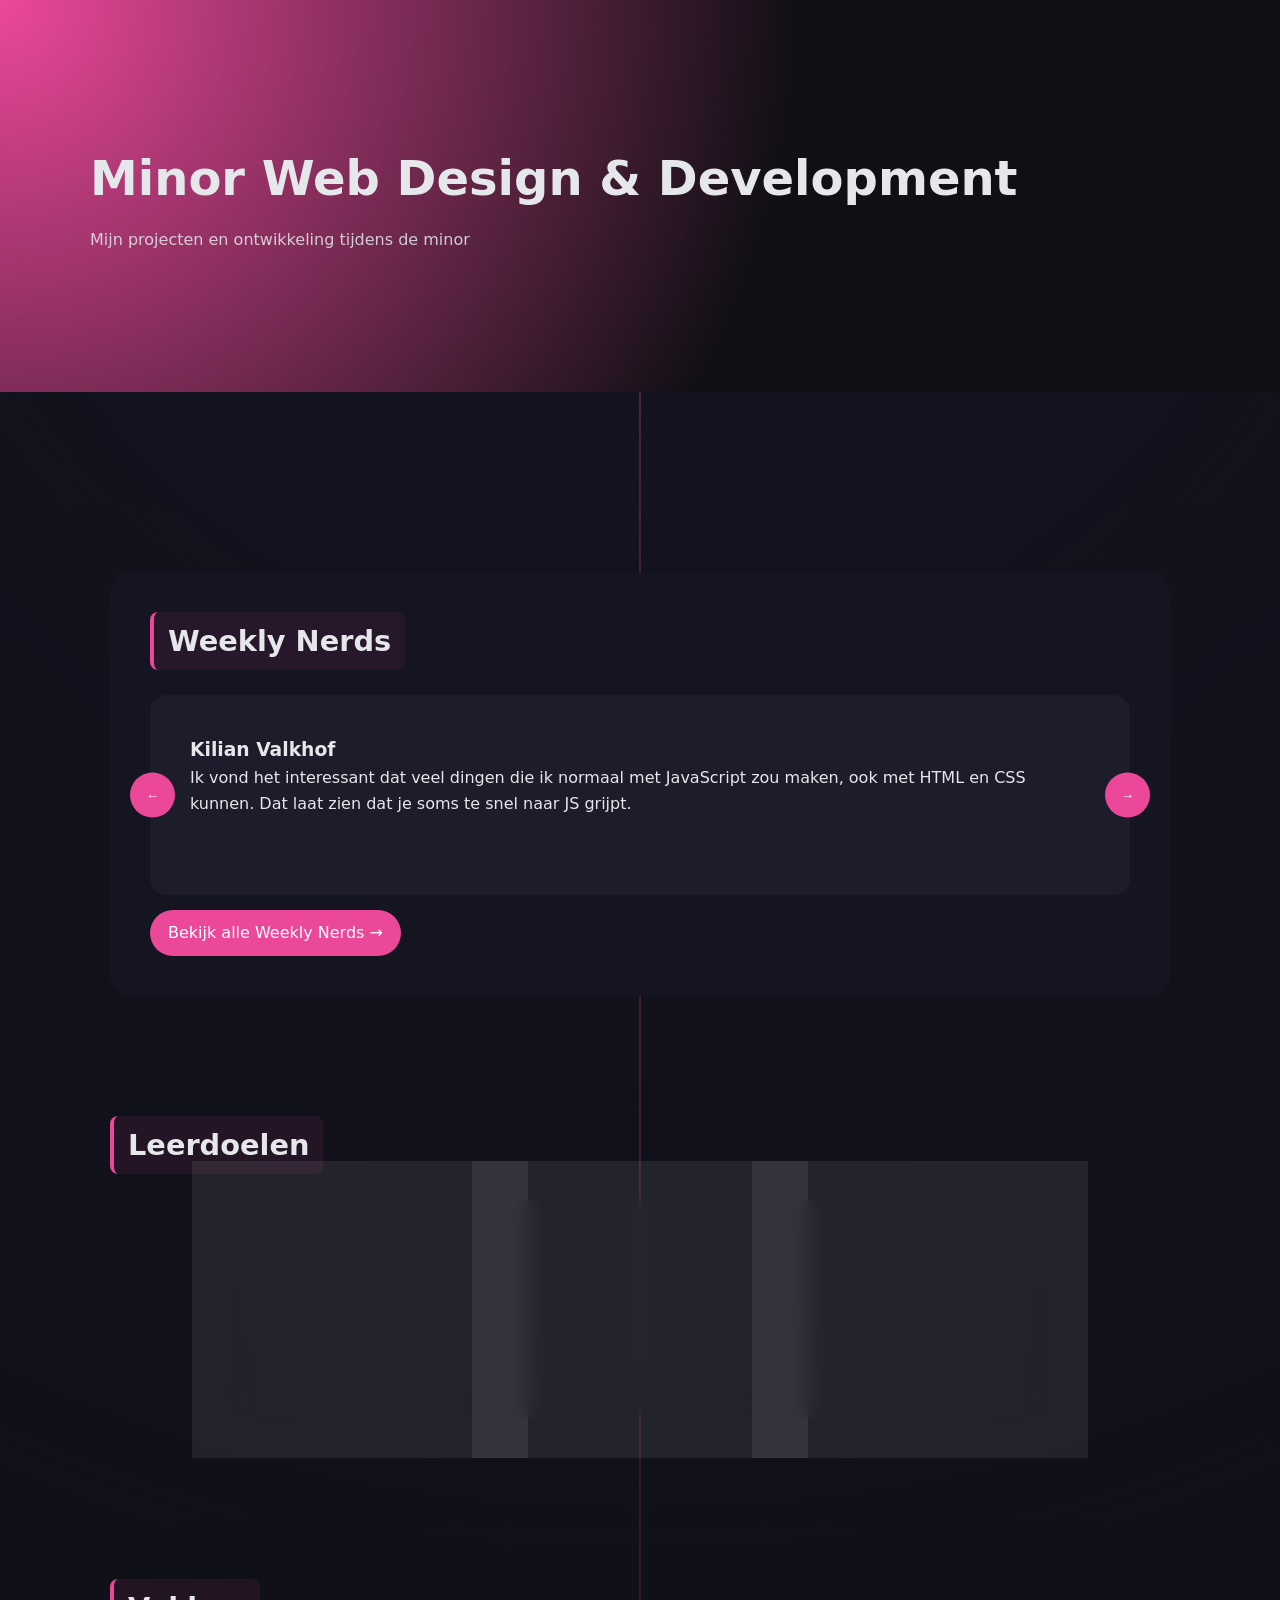
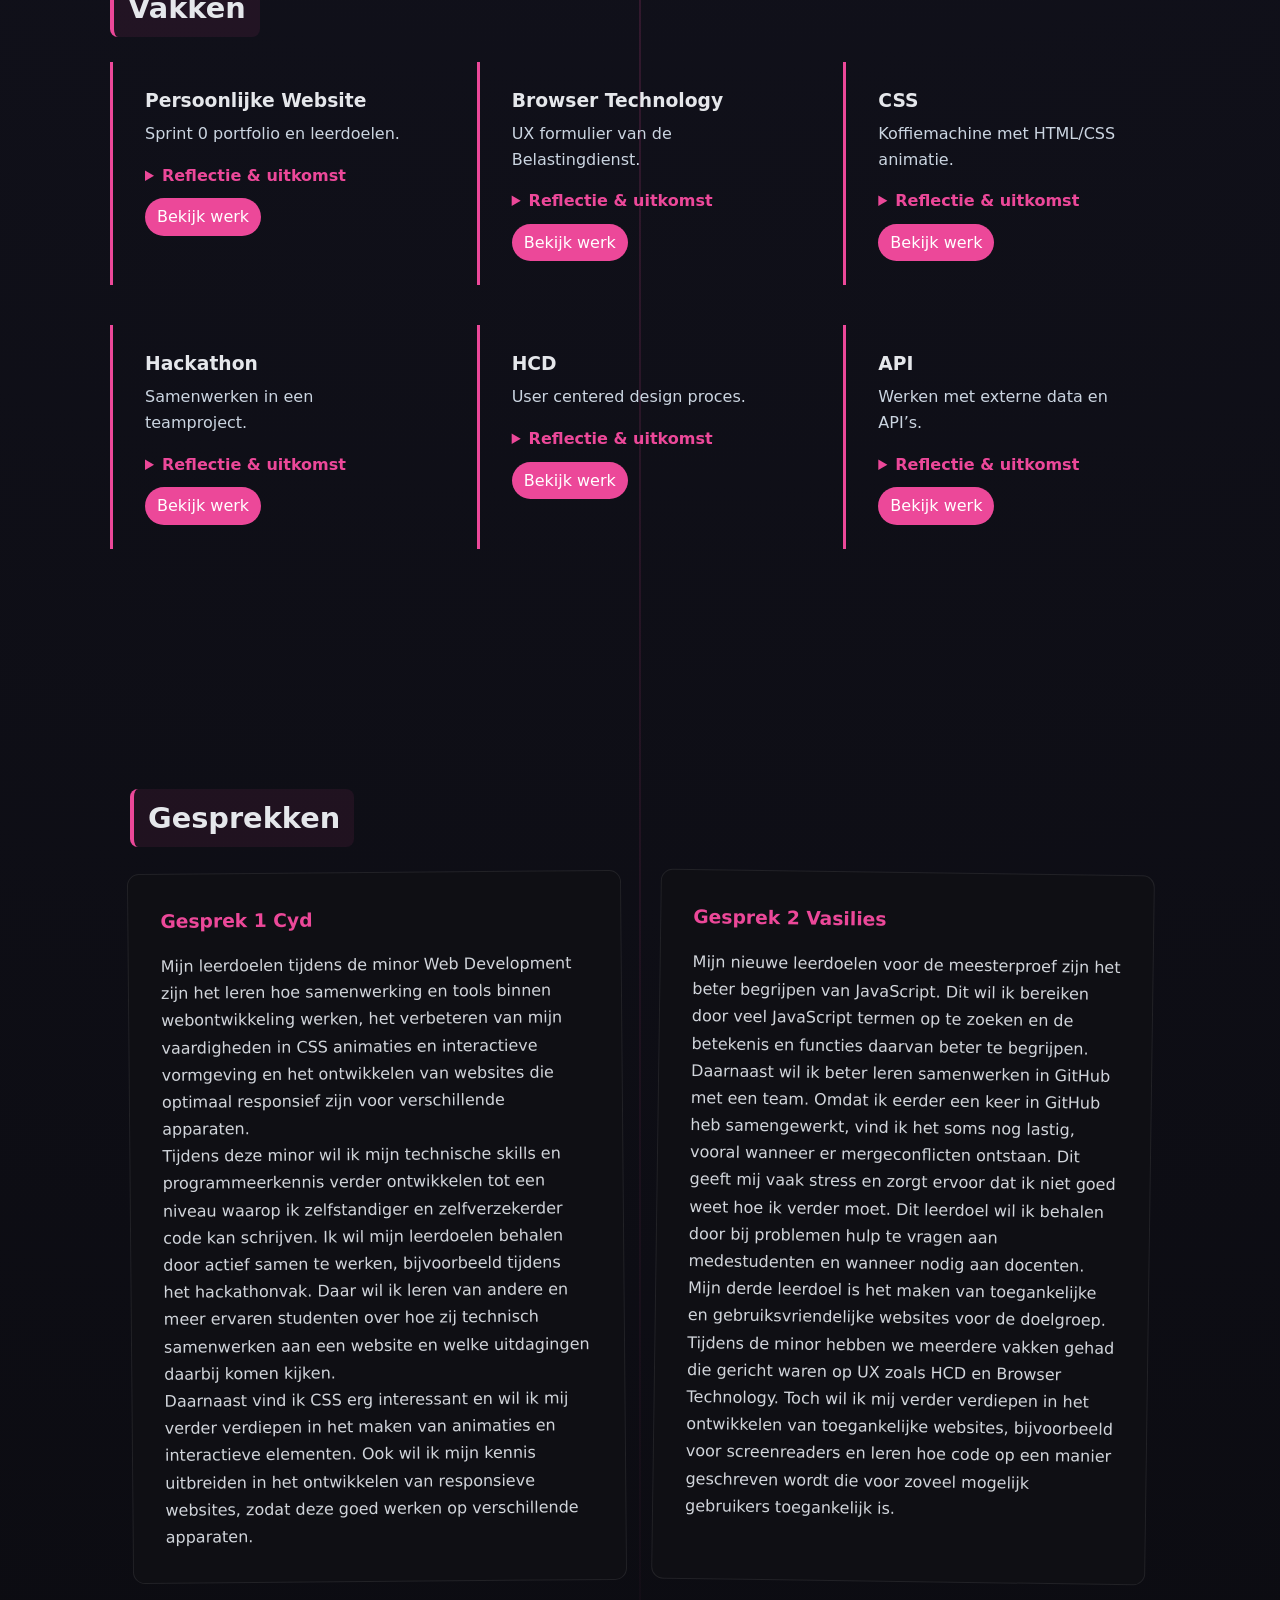
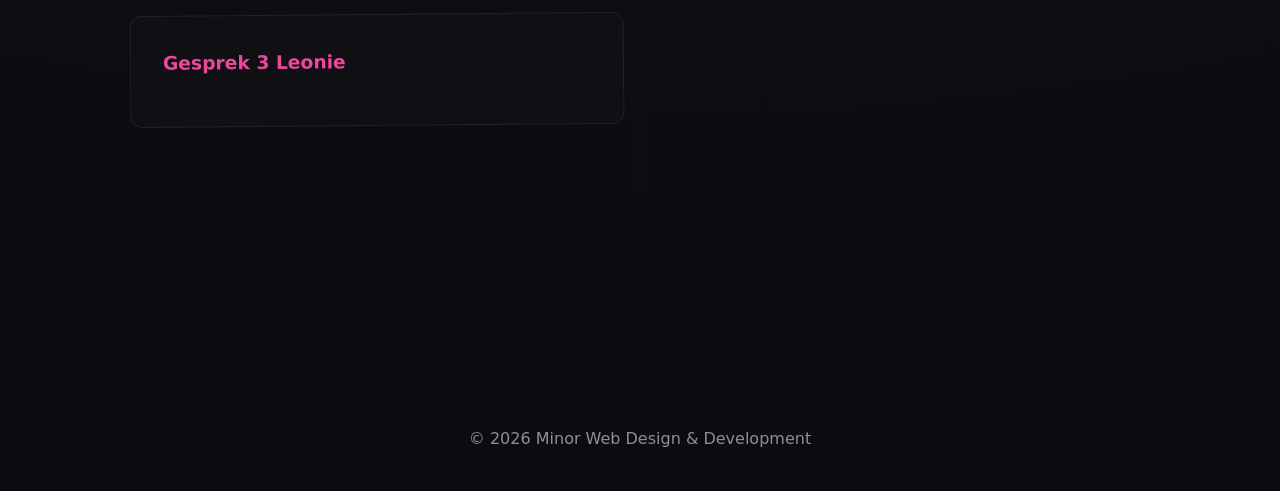
==== index.html @ a2fa731a "Add files via upload" ====
<!DOCTYPE html>
<html lang="nl">

<head>
    <meta charset="UTF-8">
    <meta name="author" content="Aya Alnabelsi">
    <meta name="viewport" content="width=device-width, initial-scale=1.0">
    <title>Meesterschap Blog</title>
    <link href="style.css" rel="stylesheet">
</head>

<body>

    <header class="hero">
        <div class="hero-content">
            <h1>Minor Web Design & Development</h1>
            <p>Mijn projecten en ontwikkeling tijdens de minor</p>
        </div>
    </header>

    <main class="story">
        <div class="timeline-line"></div>

        <!-- WEEKLY NERDS -->
        <section class="story-section gastsprekers">

            <h2>Weekly Nerds</h2>

            <div class="slider">

                <button class="nav prev" id="prev">←</button>

                <div class="slide">
                    <h3>Kilian Valkhof</h3>
                    <p>Ik vond het interessant dat veel dingen die ik normaal met JavaScript zou maken, ook met HTML en
                        CSS kunnen. Dat laat zien dat je soms te snel naar JS grijpt.</p>
                </div>

                <div class="slide">
                    <h3>Peter Paul Koch</h3>
                    <p>Ik vond het vooral interessant om te leren hoe browsers achter de schermen werken, daardoor snap
                        ik beter waarom sommige websites langzaam laden.</p>
                </div>

                <div class="slide">
                    <h3>Nils Binder</h3>
                    <p>Ik vond het interessant om te zien hoe belangrijk UX is bij grote projecten en hoeveel invloed
                        kleine details hebben op de ervaring van de gebruiker.</p>
                </div>

                <div class="slide">
                    <h3>Rijk van Zanten</h3>
                    <p>Ik vond het interessant hoe hij zijn hobby heeft omgezet in werk. Dat motiveerde mij omdat je zo
                        meer plezier uit je werk kunt halen.</p>
                </div>

                <div class="slide">
                    <h3>Robbert Broersma</h3>
                    <p>Dit vond ik handig omdat ik zelf ook veel met formulieren werk en nu beter weet hoe ik ze
                        gebruiksvriendelijk kan maken.</p>
                </div>

                <div class="slide">
                    <h3>Rosa Schuurmans</h3>
                    <p>Ik vond haar manier van denken interessant, eerst kijken hoe je iets zelf kunt oplossen.</p>
                </div>

                <div class="slide">
                    <h3>Johan Huijkman</h3>
                    <p>Dit liet mij inzien dat toegankelijkheid veel verder gaat dan alleen de WCAG-regels volgen.</p>
                </div>

                <div class="slide">
                    <h3>Hans de Zwart</h3>
                    <p>Ik vond het interessant om te leren hoeveel macht data eigenlijk geeft en hoe belangrijk het is
                        om voorzichtig te zijn met persoonlijke informatie.</p>
                </div>

                <div class="slide">
                    <h3>Q42</h3>
                    <p>Ik vond het interessant om te zien hoe groot het verschil is tussen werken voor kleine en grote
                        klanten.</p>
                </div>

                <div class="slide">
                    <h3>De Voorhoede</h3>
                    <p>Ik vond vooral het onderwerp offline first interessant, omdat ik daar nog nooit eerder echt over
                        had nagedacht.</p>
                </div>

                <button class="nav next" id="next">→</button>

            </div>

            <div class="weekly-btn">
                <a href="weeklynerds.html">Bekijk alle Weekly Nerds →</a>
            </div>

        </section>

        <!-- LEERDOELEN -->
        <section class="story-section leerdoelen-section">

            <h2>Leerdoelen</h2>

            <div class="container">

                <div class="card">
                    <div class="card-inner">
                        <div class="card-front">
                            <h3>JavaScript</h3>
                            <p>Interactie en dynamische features</p>
                        </div>
                        <div class="card-back">
                            <h3>Doel</h3>
                            <p>JavaScript beter begrijpen en gebruiken om interactieve functies te maken.</p>

                            <h3>Aanpak</h3>
                            <p>Veel oefenen met kleine projecten en stap voor stap leren.</p>
                        </div>
                    </div>
                </div>

                <div class="card">
                    <div class="card-inner">
                        <div class="card-front">
                            <h3>GitHub</h3>
                            <p>Samenwerken & versiebeheer</p>
                        </div>
                        <div class="card-back">
                            <h3>Doel</h3>
                            <p>Beter leren samenwerken en omgaan met GitHub.</p>

                            <h3>Aanpak</h3>
                            <p>Meer samenwerken en hulp vragen bij problemen.</p>
                        </div>
                    </div>
                </div>

                <div class="card">
                    <div class="card-inner">
                        <div class="card-front">
                            <h3>Toegankelijkheid</h3>
                            <p>UX & gebruiksvriendelijke websites</p>
                        </div>
                        <div class="card-back">
                            <h3>Doel</h3>
                            <p>Websites maken die voor iedereen goed te gebruiken zijn.</p>

                            <h3>Aanpak</h3>
                            <p>Leren over UX, screenreaders en duidelijke HTML gebruiken.</p>
                        </div>
                    </div>
                </div>

            </div>

        </section>

        <!-- VAKKEN -->
        <section class="story-section vakken">

            <h2>Vakken</h2>

            <div class="subject-grid">

                <div class="subject-box">
                    <h3>Persoonlijke Website</h3>
                    <p>Sprint 0 portfolio en leerdoelen.</p>

                    <details>
                        <summary>Reflectie & uitkomst</summary>
                        <p><strong>Wat heb ik gedaan:</strong> Portfolio opgezet met HTML en CSS.</p>
                        <p><strong>Reflectie:</strong> Ik heb geleerd hoe belangrijk structuur is in een website.</p>
                        <p><strong>Uitkomst:</strong> Ik kan nu zelfstandig een basis website bouwen en uitbreiden.</p>
                    </details>

                    <a href="https://ayaalnabelsi.github.io/Persoonlijke-website/">Bekijk werk</a>
                </div>

                <div class="subject-box">
                    <h3>Browser Technology</h3>
                    <p>UX formulier van de Belastingdienst.</p>

                    <details>
                        <summary>Reflectie & uitkomst</summary>
                        <p><strong>Wat heb ik gedaan:</strong> UX verbeteringen toegepast op een formulier.</p>
                        <p><strong>Reflectie:</strong> Ik heb geleerd om meer vanuit de gebruiker te denken.</p>
                        <p><strong>Uitkomst:</strong> Ik begrijp nu beter hoe kleine UX aanpassingen veel effect hebben.
                        </p>
                    </details>

                    <a href="https://ayaalnabelsi.github.io/BelastingsdienstForm/">Bekijk werk</a>
                </div>

                <div class="subject-box">
                    <h3>CSS </h3>
                    <p>Koffiemachine met HTML/CSS animatie.</p>

                    <details>
                        <summary>Reflectie & uitkomst</summary>
                        <p><strong>Wat heb ik gedaan:</strong> Interactieve koffiemachine gemaakt met CSS animaties.</p>
                        <p><strong>Reflectie:</strong> Ik heb geleerd over CSS functies en hoe animaties werken.</p>
                        <p><strong>Uitkomst:</strong> Ik kan nu simpele interactieve animaties bouwen.</p>
                    </details>

                    <a href="https://ayaalnabelsi.github.io/ControlPanel/">Bekijk werk</a>
                </div>

                <div class="subject-box">
                    <h3>Hackathon</h3>
                    <p>Samenwerken in een teamproject.</p>

                    <details>
                        <summary>Reflectie & uitkomst</summary>
                        <p><strong>Wat heb ik gedaan:</strong> Samen gewerkt aan een teamproject via GitHub.</p>
                        <p><strong>Reflectie:</strong> Mergeconflicten waren lastig maar leerzaam.</p>
                        <p><strong>Uitkomst:</strong> Ik kan nu beter samenwerken in GitHup.</p>
                    </details>

                    <a href="https://jooosty.github.io/Space-Potatoes/">Bekijk werk</a>
                </div>

                <div class="subject-box">
                    <h3>HCD</h3>
                    <p>User centered design proces.</p>

                    <details>
                        <summary>Reflectie & uitkomst</summary>
                        <p><strong>Wat heb ik gedaan:</strong> Onderzoek en ontwerpen gemaakt.</p>
                        <p><strong>Reflectie:</strong> Ik denk nu meer vanuit de gebruiker.</p>
                        <p><strong>Uitkomst:</strong> Betere UX skills ontwikkeld.</p>
                    </details>

                    <a href="https://ayaalnabelsi.github.io/HCD/">Bekijk werk</a>
                </div>

                <div class="subject-box">
                    <h3>API</h3>
                    <p>Werken met externe data en API’s.</p>

                    <details>
                        <summary>Reflectie & uitkomst</summary>
                        <p><strong>Wat heb ik gedaan:</strong> API data opgehaald en verwerkt.</p>
                        <p><strong>Reflectie:</strong> Ik begrijp nu API’s beter.</p>
                        <p><strong>Uitkomst:</strong> Ik kan externe data gebruiken.</p>
                    </details>

                    <a href="https://coffeemapastro.onrender.com">Bekijk werk</a>
                </div>

            </div>

        </section>

        <!-- GESPREKKEN -->
        <section class="story-section Gesprekken">

            <h2>Gesprekken</h2>

            <div class="container">

                <div class="kaart">
                    <h3>Gesprek 1 Cyd</h3>
                    <p>
                        Mijn leerdoelen tijdens de minor Web Development zijn het leren hoe samenwerking en tools binnen
                        webontwikkeling werken, het verbeteren van mijn vaardigheden in CSS animaties en interactieve
                        vormgeving en het ontwikkelen van websites die optimaal responsief zijn voor verschillende
                        apparaten.
                    </p>

                    <p>
                        Tijdens deze minor wil ik mijn technische skills en programmeerkennis verder ontwikkelen tot een
                        niveau waarop ik zelfstandiger en zelfverzekerder code kan schrijven. Ik wil mijn leerdoelen
                        behalen door actief samen te werken, bijvoorbeeld tijdens het hackathonvak. Daar wil ik leren
                        van andere en meer ervaren studenten over hoe zij technisch samenwerken aan een website en welke
                        uitdagingen daarbij komen kijken.
                    </p>

                    <p>
                        Daarnaast vind ik CSS erg interessant en wil ik mij verder verdiepen in het maken van animaties
                        en interactieve elementen. Ook wil ik mijn kennis uitbreiden in het ontwikkelen van responsieve
                        websites, zodat deze goed werken op verschillende apparaten.
                    </p>
                </div>

                <div class="kaart">
                    <h3>Gesprek 2 Vasilies</h3>
                    <p>
                        Mijn nieuwe leerdoelen voor de meesterproef zijn het beter begrijpen van JavaScript. Dit wil ik
                        bereiken door veel JavaScript termen op te zoeken en de
                        betekenis en functies daarvan beter te begrijpen.
                    </p>

                    <p>
                        Daarnaast wil ik beter leren samenwerken in GitHub met een team. Omdat ik eerder een keer in
                        GitHub heb samengewerkt, vind ik het soms nog lastig, vooral wanneer er mergeconflicten
                        ontstaan.
                        Dit geeft mij vaak stress en zorgt ervoor dat ik niet goed weet hoe ik verder moet. Dit leerdoel
                        wil
                        ik behalen door bij problemen hulp te vragen aan medestudenten en wanneer nodig aan docenten.
                    </p>
                    <p>
                        Mijn derde leerdoel is het maken van toegankelijke en gebruiksvriendelijke websites voor de
                        doelgroep. Tijdens de minor hebben we meerdere vakken gehad die gericht waren op UX zoals HCD en
                        Browser Technology. Toch wil ik mij verder verdiepen in het ontwikkelen van toegankelijke
                        websites,
                        bijvoorbeeld voor screenreaders en leren hoe code op een manier geschreven wordt die voor zoveel
                        mogelijk gebruikers toegankelijk is.
                    </p>
                </div>

                <div class="kaart">
                    <h3>Gesprek 3 Leonie</h3>
                    <p></p>
                </div>

            </div>

        </section>

    </main>

    <footer>
        <p>© 2026 Minor Web Design & Development</p>
    </footer>

    <script src="script.js"></script>
</body>

</html>
---- style.css ----
* {
    margin: 0;
    padding: 0;
    box-sizing: border-box;
}


body {
    font-family: system-ui, sans-serif;
    background: radial-gradient(circle at top, #141421, #0b0b10);
    color: #e5e7eb;
    line-height: 1.6;
}


.hero {
    background: radial-gradient(circle at top left, #ec4899, #0f0f14 60%);
    padding: 140px 20px;
}

.hero-content {
    max-width: 1100px;
    margin: auto;
}

.hero h1 {
    font-size: 3rem;
}

.hero p {
    opacity: 0.85;
    margin-top: 10px;
}


.story {
    position: relative;
    max-width: 1100px;
    margin: auto;
    padding: 60px 20px;
}


.timeline-line {
    position: absolute;
    left: 50%;
    top: 0;
    width: 2px;
    height: 100%;
    background: linear-gradient(#ec4899, transparent);
    transform: translateX(-50%);
    opacity: 0.25;
}

.story-section {
    position: relative;
    margin: 120px 0;
}


h2 {
    display: inline-block;
    padding: 6px 14px;
    border-left: 4px solid #ec4899;
    background: rgba(236, 72, 153, 0.08);
    border-radius: 8px;
    margin-bottom: 25px;
    font-size: 1.8rem;
}

/* WEEKLY NERDS */
.gastsprekers {
    background: #151521;
    padding: 40px;
    border-radius: 20px;
}

.slider {
    position: relative;
    padding: 40px;
    background: #1c1c2a;
    border-radius: 16px;
    min-height: 200px;
}

.slide {
    display: none;
}

.slide.active {
    display: block;
}

.nav {
    position: absolute;
    top: 50%;
    transform: translateY(-50%);
    width: 45px;
    height: 45px;
    border-radius: 50%;
    border: none;
    background: #ec4899;
    color: white;
    cursor: pointer;
}

.nav.prev { left: -20px; }
.nav.next { right: -20px; }

.weekly-btn a {
    display: inline-block;
    margin-top: 15px;
    padding: 10px 18px;
    background: #ec4899;
    color: white;
    text-decoration: none;
    border-radius: 999px;
}

/* LEERDOELEN */
.leerdoelen-section .container {
    display: flex;
    justify-content: center;
    gap: 20px;
    flex-wrap: wrap;
}

.leerdoelen-section .card {
    width: 260px;
    height: 220px;
    perspective: 1000px;
}

.leerdoelen-section .card-inner {
    position: relative;
    width: 100%;
    height: 100%;
    transition: transform 0.7s;
    transform-style: preserve-3d;
}

.leerdoelen-section .card:hover .card-inner {
    transform: rotateY(180deg) scale(1.03);
}

.leerdoelen-section .card-front,
.leerdoelen-section .card-back {
    position: absolute;
    width: 100%;
    height: 100%;
    padding: 20px;
    border-radius: 14px;
    backface-visibility: hidden;
    display: flex;
    flex-direction: column;
    justify-content: center;
}

.leerdoelen-section .card-front {
    background: #ffffff14;
    backdrop-filter: blur(10px);
    border: 1px solid #ec48994d;
    color: white;
    box-shadow: 0 0 25px #ec489926;
}

.leerdoelen-section .card-back {
    background: linear-gradient(135deg, #ec4899, #7c3aed);
    color: white;
    transform: rotateY(180deg);
    box-shadow: 0 0 35px #ec489966;
}

/* VAKKEN */
.vakken {
    text-align: left;
    padding: 40px 0;
}

.subject-grid {
    display: grid;
    grid-template-columns: repeat(auto-fit, minmax(300px, 1fr));
    gap: 2.5rem;
}

.subject-box {
    background: none;
    border-left: 3px solid #ec4899;
    padding: 1.5rem 1.5rem 1.5rem 2rem;
    transition: transform 0.3s ease;
}

.subject-box:hover {
    transform: translateX(6px);
}

.subject-box h3 {
    margin-bottom: 5px;
}

.subject-box p {
    color: #cbd5e1;
    margin-bottom: 1rem;
}

.subject-box details {
    background: transparent;
    border: none;
    padding: 0;
    margin-top: 1rem;
    color: #94a3b8;
}

.subject-box summary {
    cursor: pointer;
    color: #ec4899;
    font-weight: 600;
}

.subject-box a {
    display: inline-block;
    margin-top: 10px;
    color: white;
    background: #ec4899;
    padding: 6px 12px;
    border-radius: 999px;
    text-decoration: none;
}

/* GESPREKKEN */
.Gesprekken {
    padding: 80px 20px;
}

.Gesprekken .container {
    display: grid;
    grid-template-columns: repeat(auto-fit, minmax(320px, 1fr));
    gap: 2rem;
}

.kaart {
    background: #0f0f14;
    border: 1px solid rgba(255,255,255,0.08);
    border-radius: 12px;
    padding: 2rem;
    position: relative;
    transform: rotate(-0.5deg);
    transition: transform 0.3s ease;
}

.kaart:nth-child(even) {
    transform: rotate(0.8deg);
}

.kaart:hover {
    transform: rotate(0deg) scale(1.02);
}

.kaart h3 {
    color: #ec4899;
    margin-bottom: 1rem;
}

.kaart p {
    color: #d1d5db;
    line-height: 1.7;
}

footer {
    text-align: center;
    padding: 40px;
    opacity: 0.6;
}

@media (max-width: 768px) {
    .hero h1 {
        font-size: 2.2rem;
    }

    .timeline-line {
        left: 10px;
    }

    .story-section {
        margin: 80px 0;
    }
}
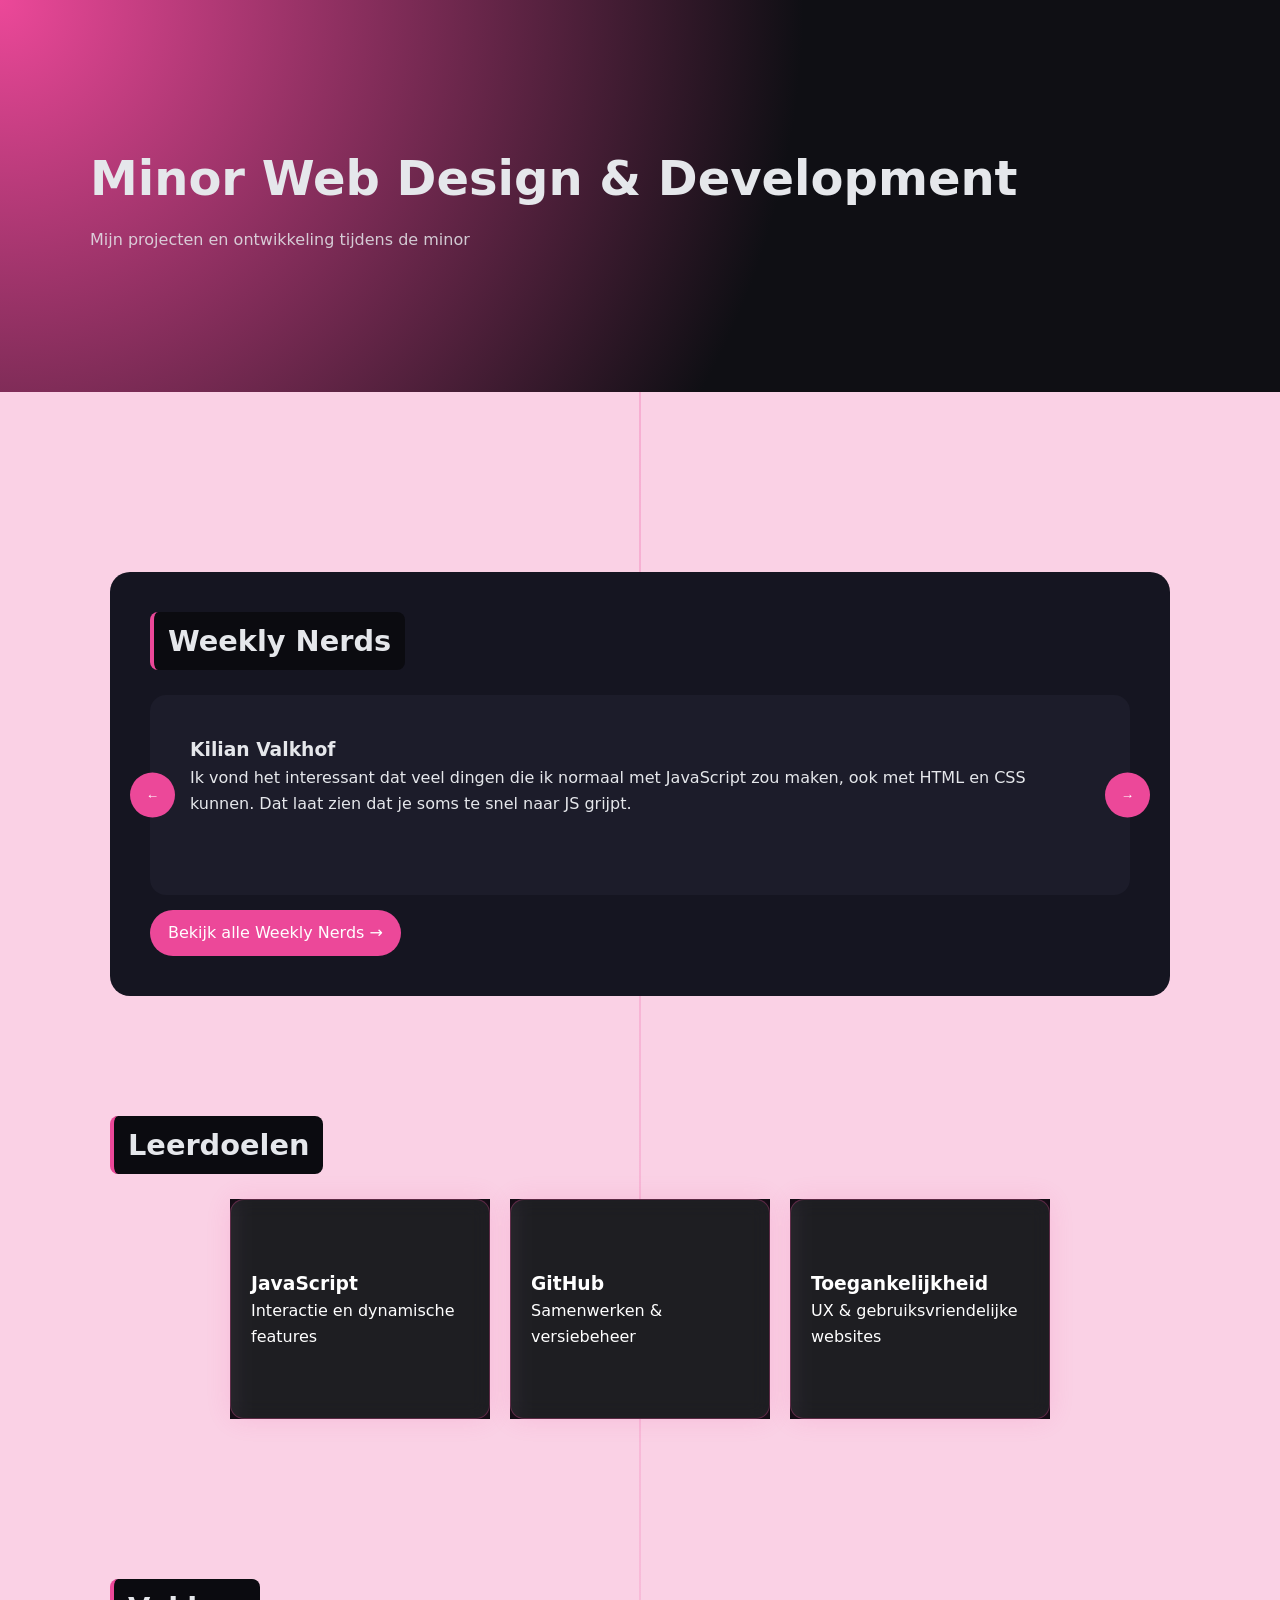
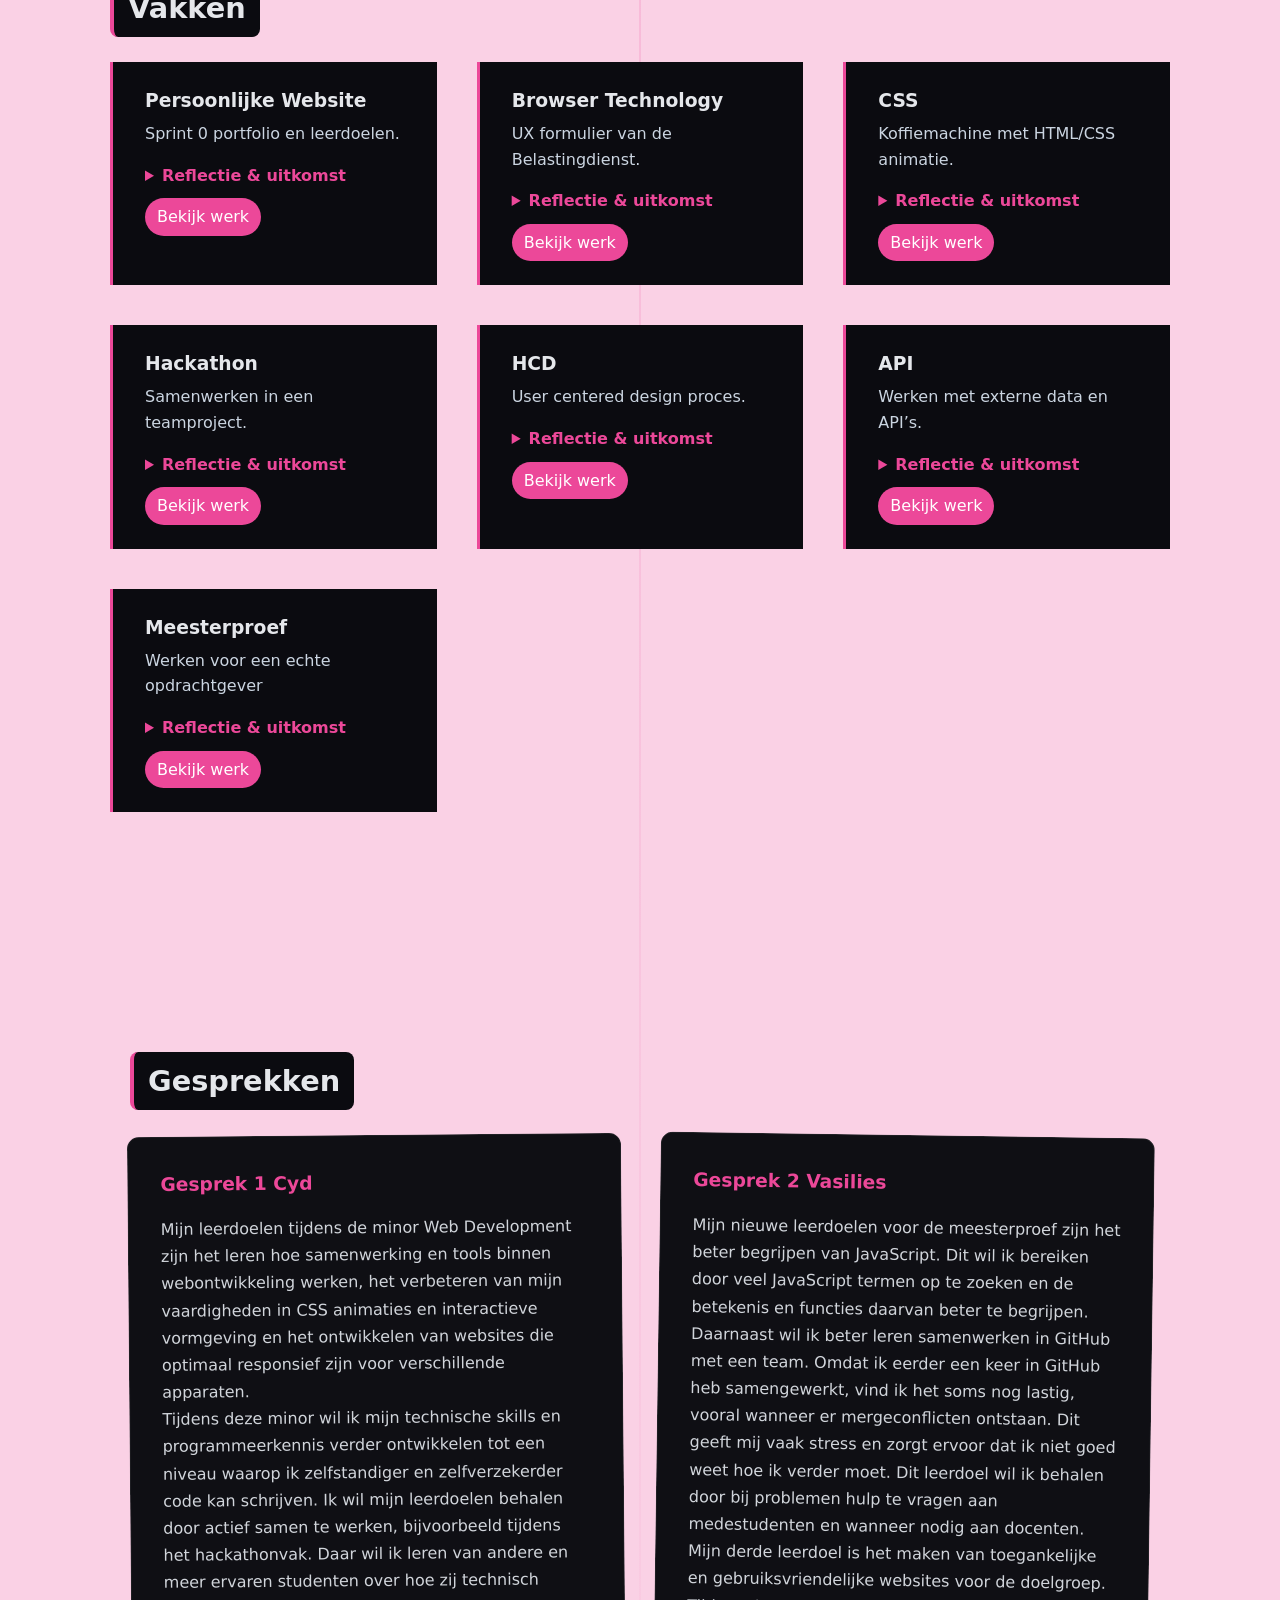
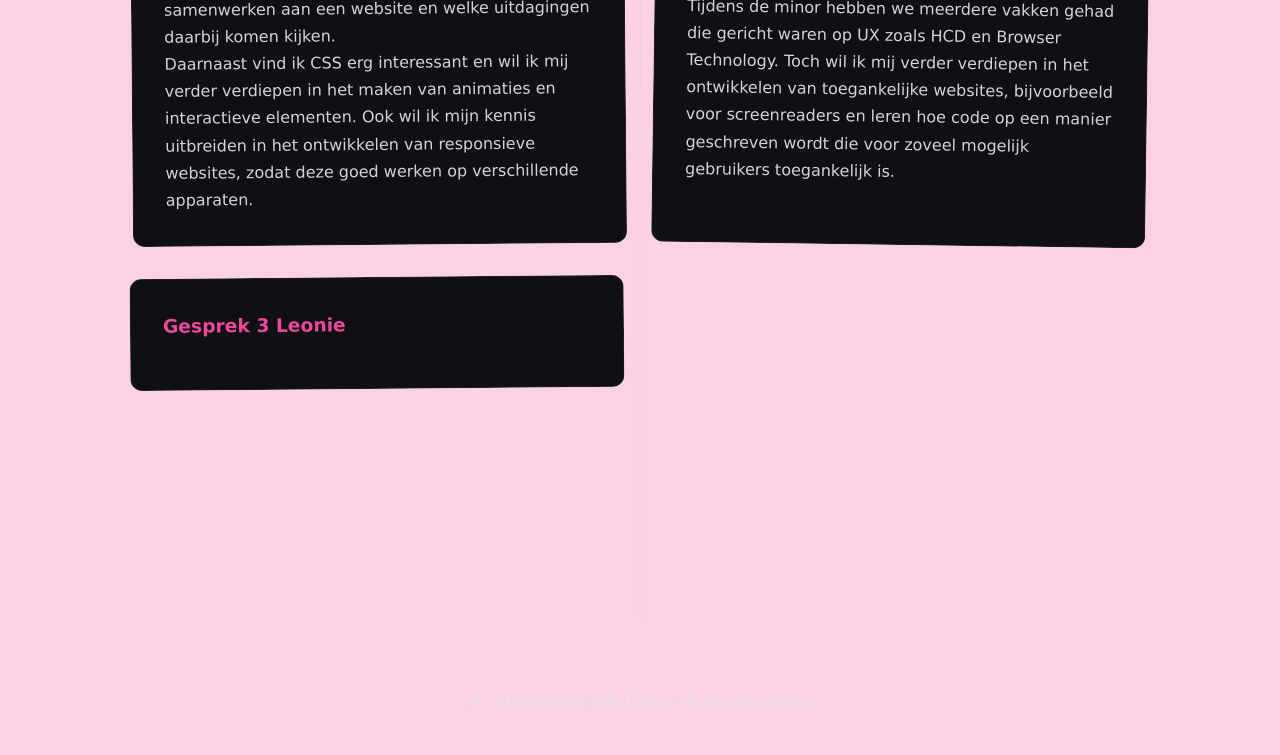
==== commit 784bd5bc: "Add files via upload" ====
--- a/index.html
+++ b/index.html
@@ -200,7 +200,22 @@
                     <details>
                         <summary>Reflectie & uitkomst</summary>
                         <p><strong>Wat heb ik gedaan:</strong> Interactieve koffiemachine gemaakt met CSS animaties.</p>
-                        <p><strong>Reflectie:</strong> Ik heb geleerd over CSS functies en hoe animaties werken.</p>
+                        <p><strong>Reflectie:</strong>  <p> Ik vond het vak CSS heel leerzaam en ik heb er veel plezier uit
+                            gehaald. Ik wilde altijd al beter worden in CSS en was nieuwsgierig naar welke technieken er
+                            allemaal beschikbaar zijn. Tijdens het vak heb ik geleerd hoe je websites beter kunt stylen
+                            en hoe je verschillende layouttechnieken kunt toepassen om een pagina overzichtelijk en
+                            aantrekkelijk te maken.</p>
+                            <p> 
+                            Door te oefenen met CSS kreeg ik steeds meer inzicht in hoe styling werkt en hoe kleine
+                            aanpassingen een groot verschil kunnen maken in het eindresultaat. Ik merkte dat ik steeds
+                            handiger werd in het oplossen van problemen en het verbeteren van designs.
+                            </p>
+
+                            <p>
+                            Daarnaast vond ik het interessant om een koffiemachine te bouwen zonder
+                            JavaScript. Dit daagde me uit om creatief na te denken over wat er allemaal mogelijk is met
+                            alleen HTML en CSS. Het hielp me om beter te begrijpen hoe ver je kunt komen met alleen
+                            styling en structuur.</p>
                         <p><strong>Uitkomst:</strong> Ik kan nu simpele interactieve animaties bouwen.</p>
                     </details>
 
@@ -214,7 +229,15 @@
                     <details>
                         <summary>Reflectie & uitkomst</summary>
                         <p><strong>Wat heb ik gedaan:</strong> Samen gewerkt aan een teamproject via GitHub.</p>
-                        <p><strong>Reflectie:</strong> Mergeconflicten waren lastig maar leerzaam.</p>
+                        <p><strong>Reflectie:</strong> De hackathon was een leerzaam en uitdagend project, waarbij
+                            we voor het eerst voor een echt bedrijf werkten Nebula. In het begin was het behoorlijk
+                            chaotisch en had ik nog geen duidelijk idee hoe ik het moest aanpakken. Dit kwam vooral
+                            doordat ik nog niet eerder had samengewerkt via GitHub en ik dit nog best lastig vond.
+                            Het werken in teamverband heeft mij hierbij erg geholpen. Hierdoor kreeg ik beter inzicht in
+                            de werkwijze en leerde ik dat het vragen om hulp en elkaar ondersteunen essentieel is om
+                            GitHub beter te begrijpen.
+                            Het project verliep uiteindelijk erg snel en de samenwerking binnen het team was ontspannen
+                            en prettig.</p>
                         <p><strong>Uitkomst:</strong> Ik kan nu beter samenwerken in GitHup.</p>
                     </details>
 
@@ -249,6 +272,30 @@
                     <a href="https://coffeemapastro.onrender.com">Bekijk werk</a>
                 </div>
 
+
+                <div class="subject-box">
+                    <h3>Meesterproef</h3>
+                    <p>Werken voor een echte opdrachtgever</p>
+                
+                    <details>
+                        <summary>Reflectie & uitkomst</summary>
+                
+                        <p><strong>Wat heb ik gedaan:</strong><br>
+                        Tijdens de meesterproef heb ik samengewerkt aan een project voor een echte opdrachtgever (Videlio). Samen met mijn team hebben we gewerkt aan het herontwerpen en ontwikkelen van een digitale oplossing op basis van hun wensen en eisen. Hierbij hebben we regelmatig contact gehad met de opdrachtgever om feedback te verzamelen en het product stap voor stap te verbeteren.</p>
+                
+                        <p><strong>Reflectie:</strong><br>
+                        Deze opdracht was de meest uitdagende van de minor, vooral omdat we te maken hadden met een echte opdrachtgever met veel verschillende ideeën en veranderende wensen. Dit zorgde soms voor onduidelijkheid en chaos, omdat de richting van het project regelmatig werd aangepast.</p>
+                
+                        <p>Wat ik hierin lastig vond was het bewaken van de focus binnen het project, tegelijkertijd heb ik hierdoor wel geleerd hoe het is om in een realistische werkomgeving te werken, waarin niet alles vooraf vaststaat en communicatie een grote rol speelt.</p>
+                
+                        <p>Een belangrijk leerpunt voor mij is het stellen van grenzen en het durven aangeven wanneer iets niet haalbaar is binnen de planning of technische mogelijkheden. Dit heeft mij geholpen om professioneler te werken en duidelijker te communiceren binnen een team en richting de opdrachtgever.</p>
+                
+                        <p><strong>Uitkomst:</strong><br>
+                        Ik heb geleerd hoe het is om te werken aan een echt klantproject met echte verwachtingen en druk. Daarnaast heb ik mijn samenwerkingsvaardigheden, communicatie en probleemoplossend vermogen verder ontwikkeld. Ik kan nu beter omgaan met veranderende eisen en weet beter hoe ik mijn grenzen moet aangeven in een professioneel project.</p>
+                    </details>
+                
+                    <a href="https://meesterproefvidelio.netlify.app/">Bekijk werk</a>
+                </div>
             </div>
 
         </section>
--- a/style.css
+++ b/style.css
@@ -1,3 +1,10 @@
+:root {
+    color-scheme: light dark;
+--background-color: light-dark( #ec489940, #0b0b10); 
+--font: light-dark (#0b0b10, white);
+--h2: light-dark( #0b0b10, #ec489914);
+
+}
 
 * {
     margin: 0;
@@ -8,8 +15,8 @@
 
 body {
     font-family: system-ui, sans-serif;
-    background: radial-gradient(circle at top, #141421, #0b0b10);
-    color: #e5e7eb;
+background-color: var(--background-color); 
+   color: #e5e7eb;
     line-height: 1.6;
 }
 
@@ -63,7 +70,7 @@
     display: inline-block;
     padding: 6px 14px;
     border-left: 4px solid #ec4899;
-    background: rgba(236, 72, 153, 0.08);
+    background-color: var(--h2);
     border-radius: 8px;
     margin-bottom: 25px;
     font-size: 1.8rem;
@@ -130,6 +137,8 @@
     width: 260px;
     height: 220px;
     perspective: 1000px;
+    background-color: #0b0b10;
+
 }
 
 .leerdoelen-section .card-inner {
@@ -189,6 +198,7 @@
     border-left: 3px solid #ec4899;
     padding: 1.5rem 1.5rem 1.5rem 2rem;
     transition: transform 0.3s ease;
+    background-color: #0b0b10;
 }
 
 .subject-box:hover {
